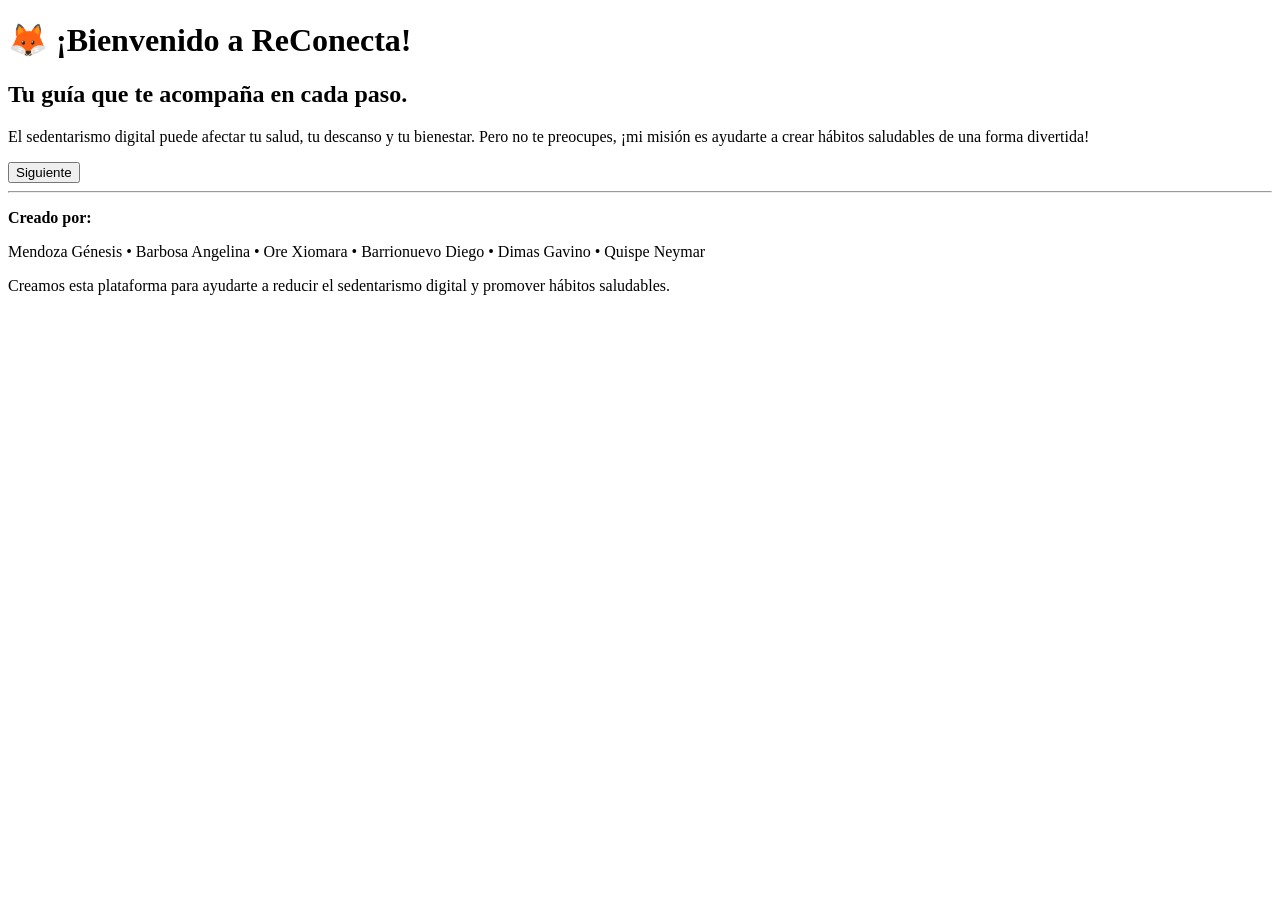
==== index.html @ 9295711f "Primera versión de la página de inicio" ====
<!DOCTYPE html>
<html lang="es">
<head>
<meta charset="UTF-8">
<meta name="viewport" content="width=device-width, initial-scale=1.0">
<title>ReConecta</title>
</head>

<body>

<h1>🦊 ¡Bienvenido a ReConecta!</h1>

<h2>Tu guía que te acompaña en cada paso.</h2>

<p>
El sedentarismo digital puede afectar tu salud, tu descanso y tu bienestar.
Pero no te preocupes, ¡mi misión es ayudarte a crear hábitos saludables de una forma divertida!
</p>

<button>Siguiente</button>

<hr>

<p><strong>Creado por:</strong></p>

<p>
Mendoza Génesis • Barbosa Angelina • Ore Xiomara • Barrionuevo Diego • Dimas Gavino • Quispe Neymar
</p>

<p>
Creamos esta plataforma para ayudarte a reducir el sedentarismo digital y promover hábitos saludables.
</p>

</body>
</html>
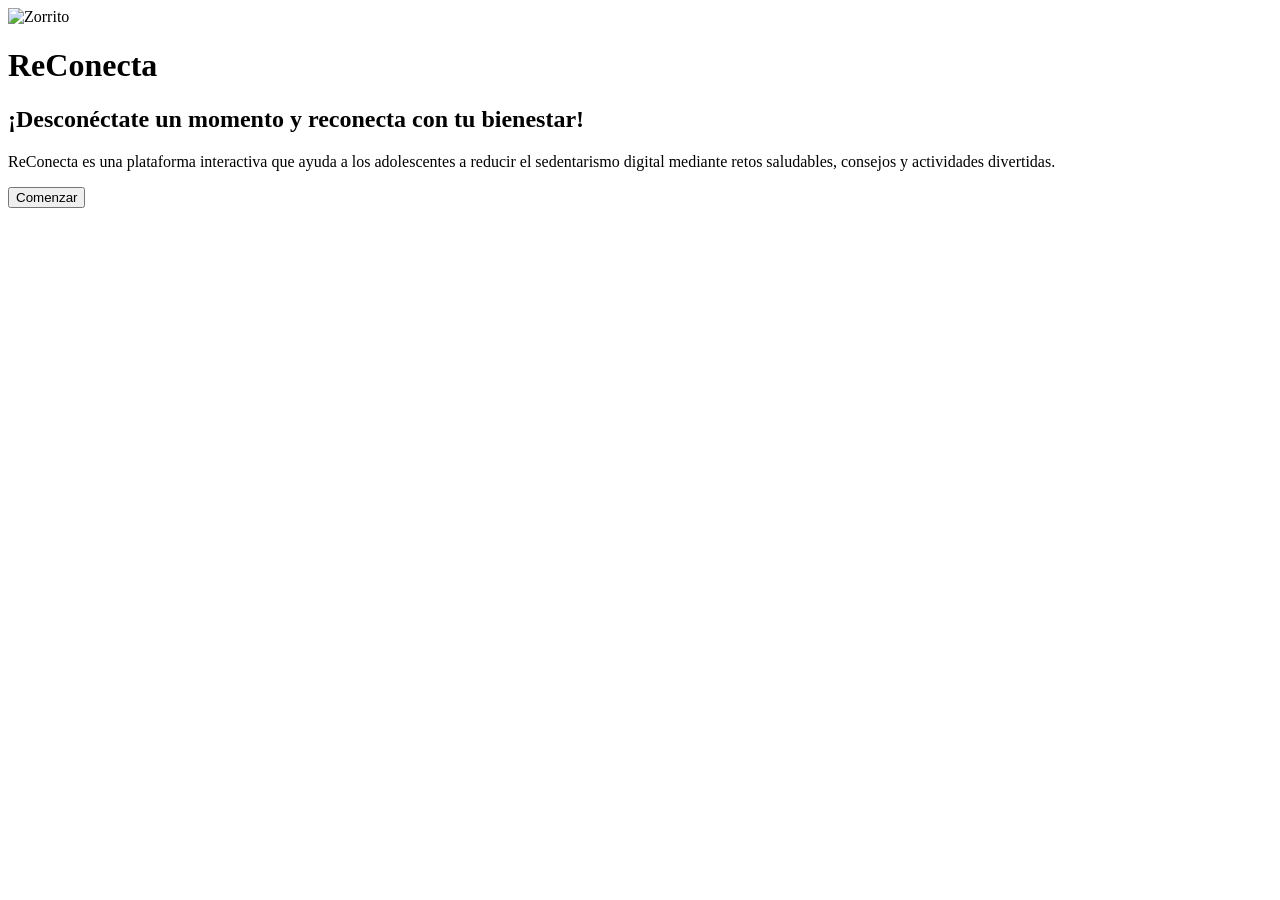
==== commit cb1b8db5: "Rename index . html to index.html" ====
--- a/index.html
+++ b/index.html
@@ -4,32 +4,26 @@
 <meta charset="UTF-8">
 <meta name="viewport" content="width=device-width, initial-scale=1.0">
 <title>ReConecta</title>
+<link rel="stylesheet" href="estilo.css">
 </head>
 
 <body>
 
-<h1>🦊 ¡Bienvenido a ReConecta!</h1>
+<img src="https://cdn-icons-png.flaticon.com/512/616/616554.png" alt="Zorrito" width="120">
 
-<h2>Tu guía que te acompaña en cada paso.</h2>
+<h1>ReConecta</h1>
+
+<h2>¡Desconéctate un momento y reconecta con tu bienestar!</h2>
 
 <p>
-El sedentarismo digital puede afectar tu salud, tu descanso y tu bienestar.
-Pero no te preocupes, ¡mi misión es ayudarte a crear hábitos saludables de una forma divertida!
+ReConecta es una plataforma interactiva que ayuda a los adolescentes a reducir el sedentarismo digital mediante retos saludables, consejos y actividades divertidas.
 </p>
 
-<button>Siguiente</button>
+<button onclick="location.href='perfil.html'">
+Comenzar
+</button>
 
-<hr>
-
-<p><strong>Creado por:</strong></p>
-
-<p>
-Mendoza Génesis • Barbosa Angelina • Ore Xiomara • Barrionuevo Diego • Dimas Gavino • Quispe Neymar
-</p>
-
-<p>
-Creamos esta plataforma para ayudarte a reducir el sedentarismo digital y promover hábitos saludables.
-</p>
+</header>
 
 </body>
 </html>
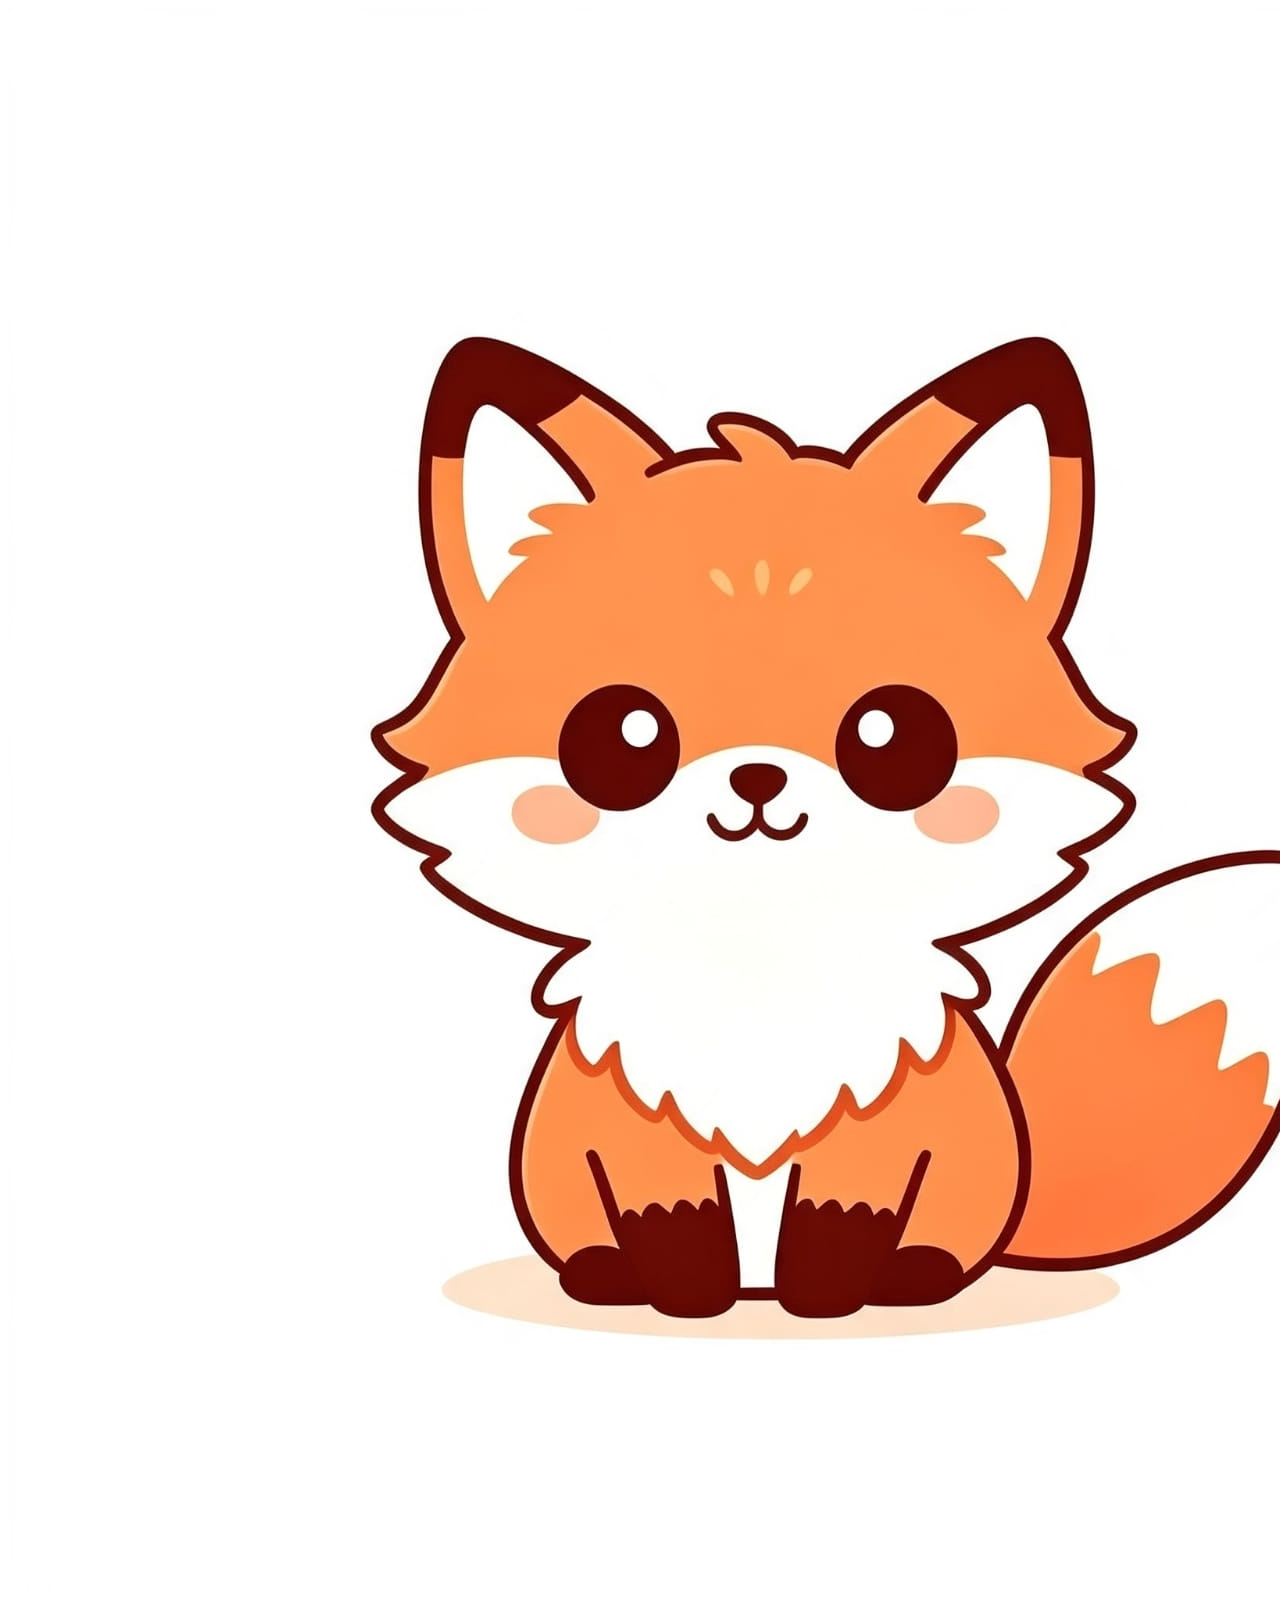
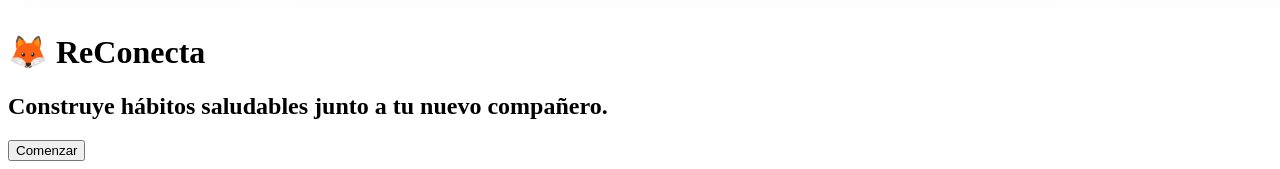
==== commit ba681171: "Refactor index.html header and image elements Updated header structure and modified image source." ====
--- a/index.html
+++ b/index.html
@@ -1,27 +1,28 @@
 <!DOCTYPE html>
 <html lang="es">
 <head>
-<meta charset="UTF-8">
-<meta name="viewport" content="width=device-width, initial-scale=1.0">
-<title>ReConecta</title>
-<link rel="stylesheet" href="estilo.css">
+    <meta charset="UTF-8">
+    <meta name="viewport" content="width=device-width, initial-scale=1.0">
+    <title>ReConecta</title>
+
+    <link rel="stylesheet" href="estilo.css">
 </head>
-
 <body>
 
-<img src="https://cdn-icons-png.flaticon.com/512/616/616554.png" alt="Zorrito" width="120">
+<header>
 
-<h1>ReConecta</h1>
+    <img src="zorrito.png" alt="Zorrito" class="logo">
 
-<h2>¡Desconéctate un momento y reconecta con tu bienestar!</h2>
+    <h1>🦊 ReConecta</h1>
 
-<p>
-ReConecta es una plataforma interactiva que ayuda a los adolescentes a reducir el sedentarismo digital mediante retos saludables, consejos y actividades divertidas.
-</p>
+    <h2>
+        Construye hábitos saludables junto a tu
+        nuevo compañero.
+    </h2>
 
-<button onclick="location.href='perfil.html'">
-Comenzar
-</button>
+    <a href="perfil.html">
+        <button>Comenzar</button>
+    </a>
 
 </header>
 
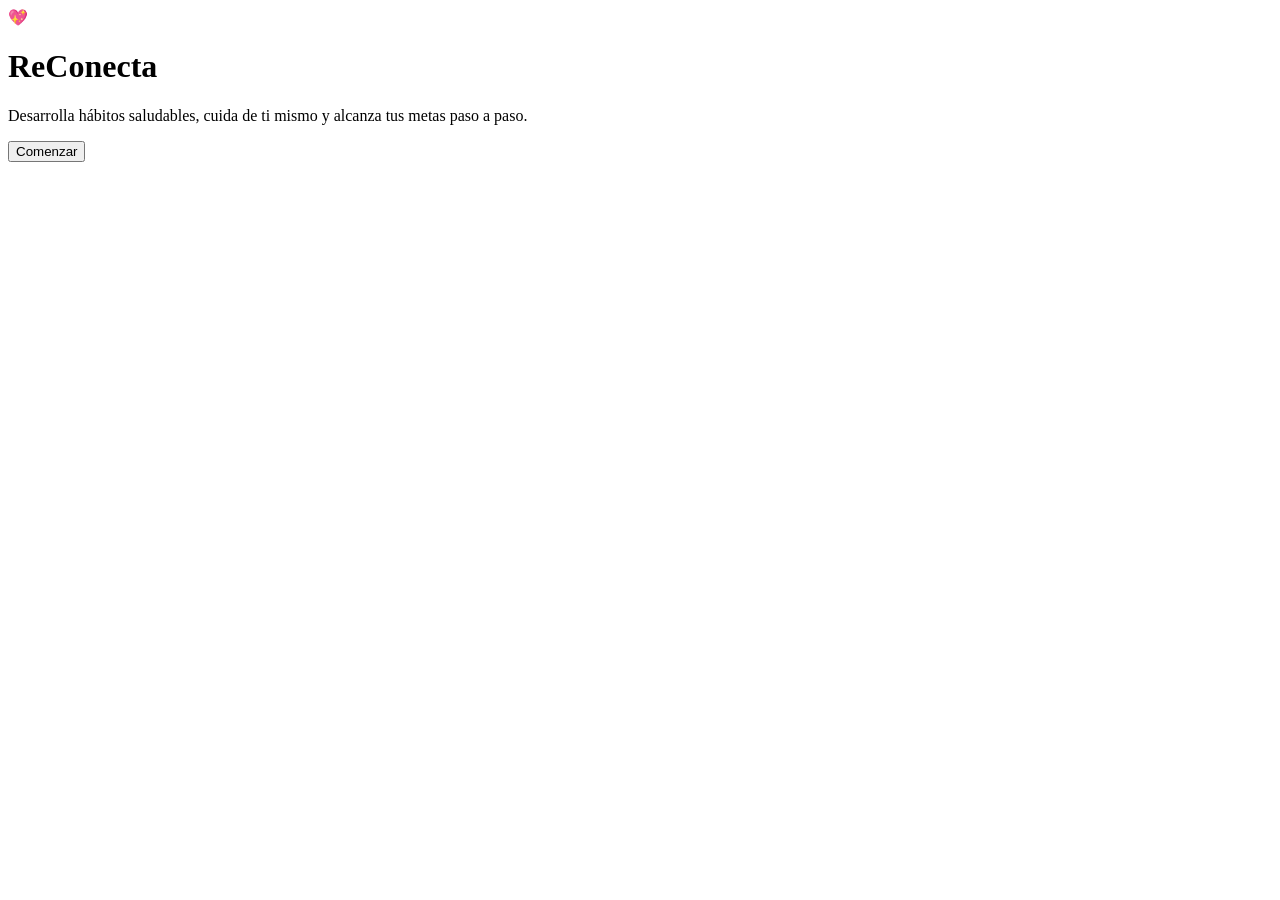
==== commit 490f9dd5: "Update header structure and content in index.html" ====
--- a/index.html
+++ b/index.html
@@ -4,27 +4,27 @@
     <meta charset="UTF-8">
     <meta name="viewport" content="width=device-width, initial-scale=1.0">
     <title>ReConecta</title>
-
     <link rel="stylesheet" href="estilo.css">
 </head>
+
 <body>
 
-<header>
+<div class="inicio">
 
-    <img src="zorrito.png" alt="Zorrito" class="logo">
+    <div class="logo">💖</div>
 
-    <h1>🦊 ReConecta</h1>
+    <h1>ReConecta</h1>
 
-    <h2>
-        Construye hábitos saludables junto a tu
-        nuevo compañero.
-    </h2>
+    <p>
+        Desarrolla hábitos saludables, cuida de ti mismo y
+        alcanza tus metas paso a paso.
+    </p>
 
     <a href="perfil.html">
         <button>Comenzar</button>
     </a>
 
-</header>
+</div>
 
 </body>
 </html>
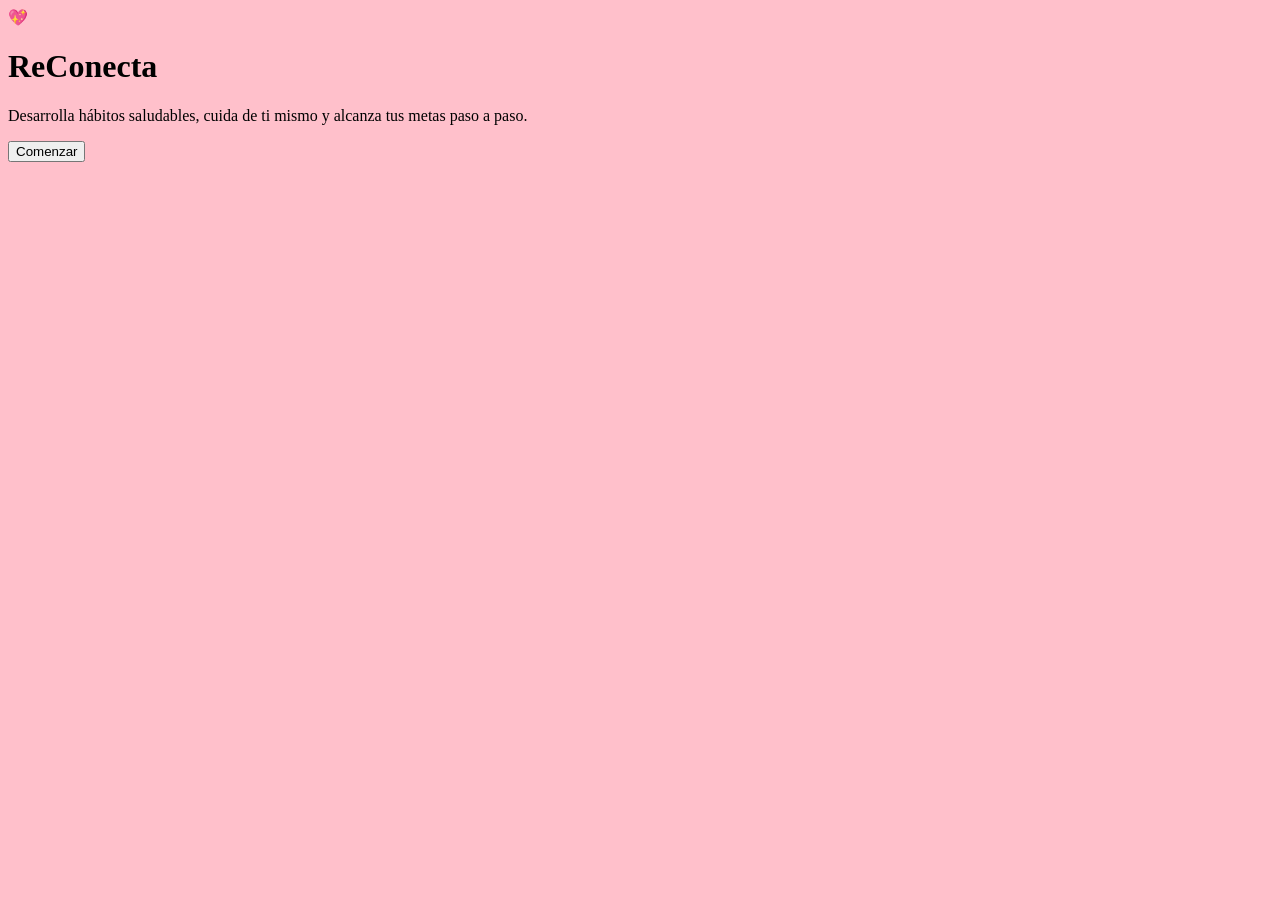
==== commit f2405273: "Rename stylesheet link from estilo.css to style.css" ====
--- a/index.html
+++ b/index.html
@@ -4,7 +4,7 @@
     <meta charset="UTF-8">
     <meta name="viewport" content="width=device-width, initial-scale=1.0">
     <title>ReConecta</title>
-    <link rel="stylesheet" href="estilo.css">
+    <link rel="stylesheet" href="style.css">
 </head>
 
 <body>
--- a/style.css
+++ b/style.css
@@ -0,0 +1,3 @@
+body {
+    background: pink;
+}
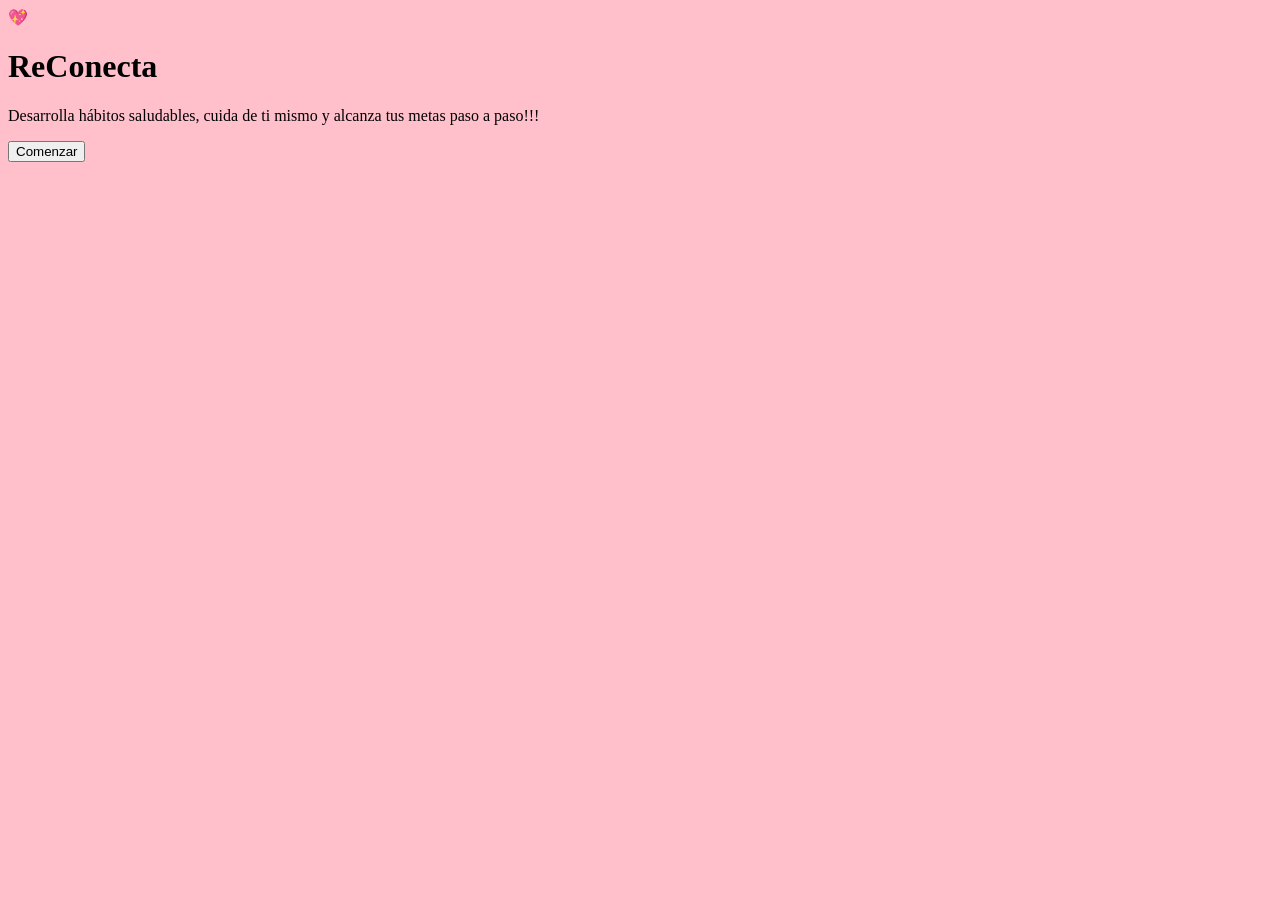
==== commit e1d4f6bf: "Remove viewport meta tag and update paragraph text Updated the viewport meta tag and modified a para" ====
--- a/index.html
+++ b/index.html
@@ -2,7 +2,6 @@
 <html lang="es">
 <head>
     <meta charset="UTF-8">
-    <meta name="viewport" content="width=device-width, initial-scale=1.0">
     <title>ReConecta</title>
     <link rel="stylesheet" href="style.css">
 </head>
@@ -17,7 +16,7 @@
 
     <p>
         Desarrolla hábitos saludables, cuida de ti mismo y
-        alcanza tus metas paso a paso.
+        alcanza tus metas paso a paso!!!
     </p>
 
     <a href="perfil.html">
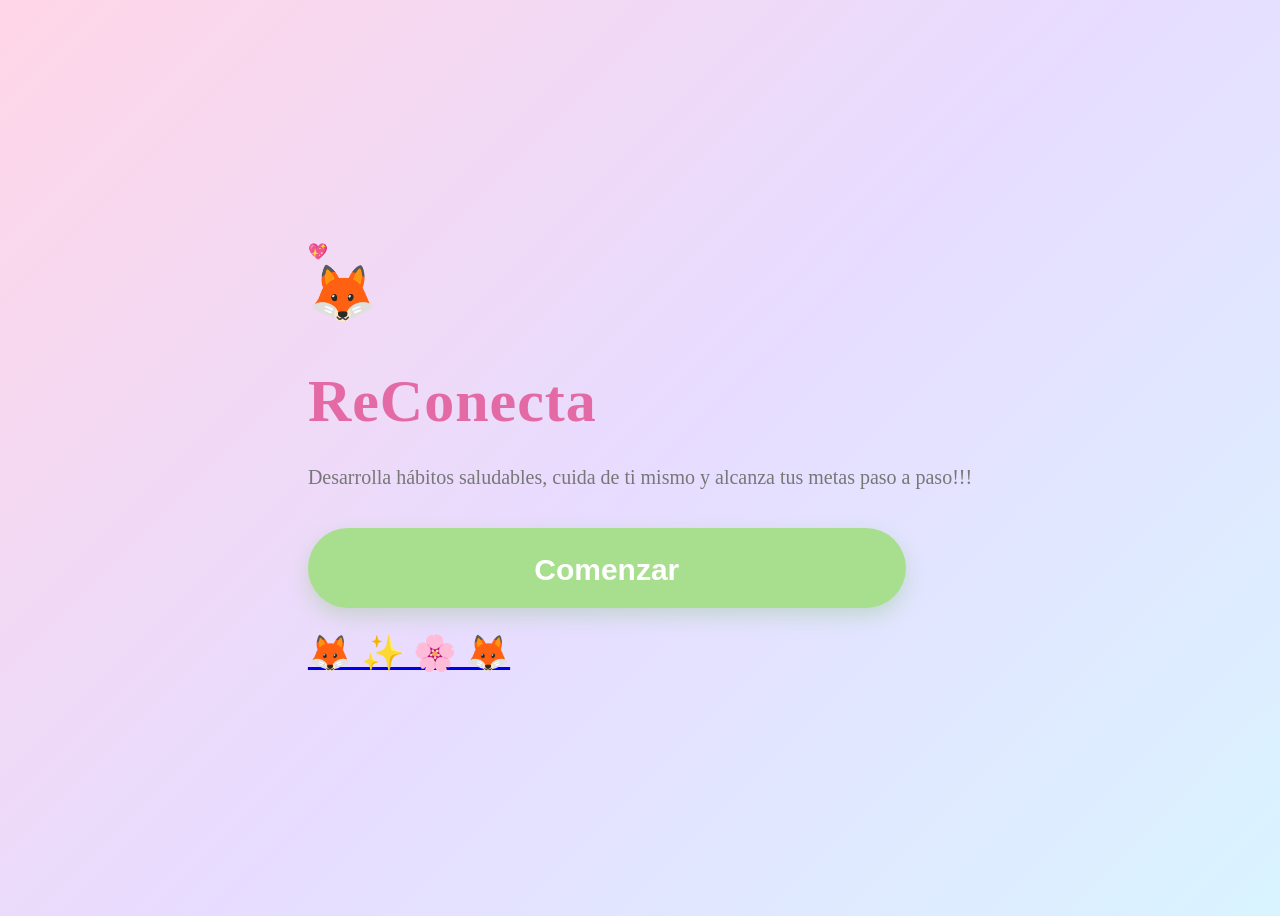
==== commit aa3cb3ce: "Add decorative elements to index.html" ====
--- a/index.html
+++ b/index.html
@@ -11,6 +11,8 @@
 <div class="inicio">
 
     <div class="logo">💖</div>
+   
+    <div class="zorrito">🦊</div>
 
     <h1>ReConecta</h1>
 
@@ -21,6 +23,7 @@
 
     <a href="perfil.html">
         <button>Comenzar</button>
+        <div class="decoracion">🦊 ✨ 🌸 🦊</div>
     </a>
 
 </div>
--- a/style.css
+++ b/style.css
@@ -1,3 +1,114 @@
 body {
-    background: pink;
+    min-height: 100vh;
+    display: flex;
+    justify-content: center;
+    align-items: center;
+    background: linear-gradient(135deg, #ffd6e7, #e8dcff, #d9f4ff);
 }
+
+.container {
+    width: 90%;
+    max-width: 400px;
+    background: white;
+    padding: 45px 30px;
+    border-radius: 35px;
+    text-align: center;
+    box-shadow: 0 10px 30px rgba(255, 150, 190, 0.25);
+}
+
+h1 {
+    color: #e46aa5;
+    font-size: 60px;
+    margin-bottom: 25px;
+    font-weight: 800;
+    letter-spacing: 1px;
+}
+p {
+    color: #777;
+    font-size: 17px;
+    line-height: 1.6;
+    margin-bottom: 35px;
+}
+
+button {
+    background: #a8df8e;
+    color: white;
+    border: none;
+    padding: 15px 55px;
+    border-radius: 30px;
+    font-size: 20px;
+    font-weight: bold;
+    cursor: pointer;
+}
+
+.corazon {
+    color: #ff8fc7;
+    font-size: 38px;
+    margin-top: 25px;
+}
+@media (max-width: 600px) {
+    button {
+        font-size: 30px;
+        padding: 28px 110px;
+        border-radius: 50px;
+    }
+}
+    }
+
+    h1 {
+        font-size: 50px;
+    }
+
+    p {
+        font-size: 20px;
+        line-height: 1.6;
+    }
+button {
+    background: #a8df8e;
+    color: white;
+    border: none;
+    padding: 25px 100px;
+    border-radius: 45px;
+    font-size: 28px;
+    font-weight: bold;
+    cursor: pointer;
+    box-shadow: 0 8px 20px rgba(120, 190, 100, 0.3);
+}
+button {
+    width: 90%;
+    height: 80px;
+    font-size: 30px !important;
+    background: #a8df8e !important;
+    border-radius: 50px;
+}
+
+.container {
+    padding-top: 60px;
+    padding-bottom: 60px;
+}
+
+.zorrito {
+    font-size: 55px;
+    margin-bottom: 20px;
+}
+
+.decoracion {
+    font-size: 35px;
+    margin-top: 25px;
+}
+
+@media (max-width: 600px) {
+
+    h1 {
+        font-size: 55px;
+    }
+
+    .zorrito {
+        font-size: 65px;
+    }
+
+    .decoracion {
+        font-size: 40px;
+    }
+}
+
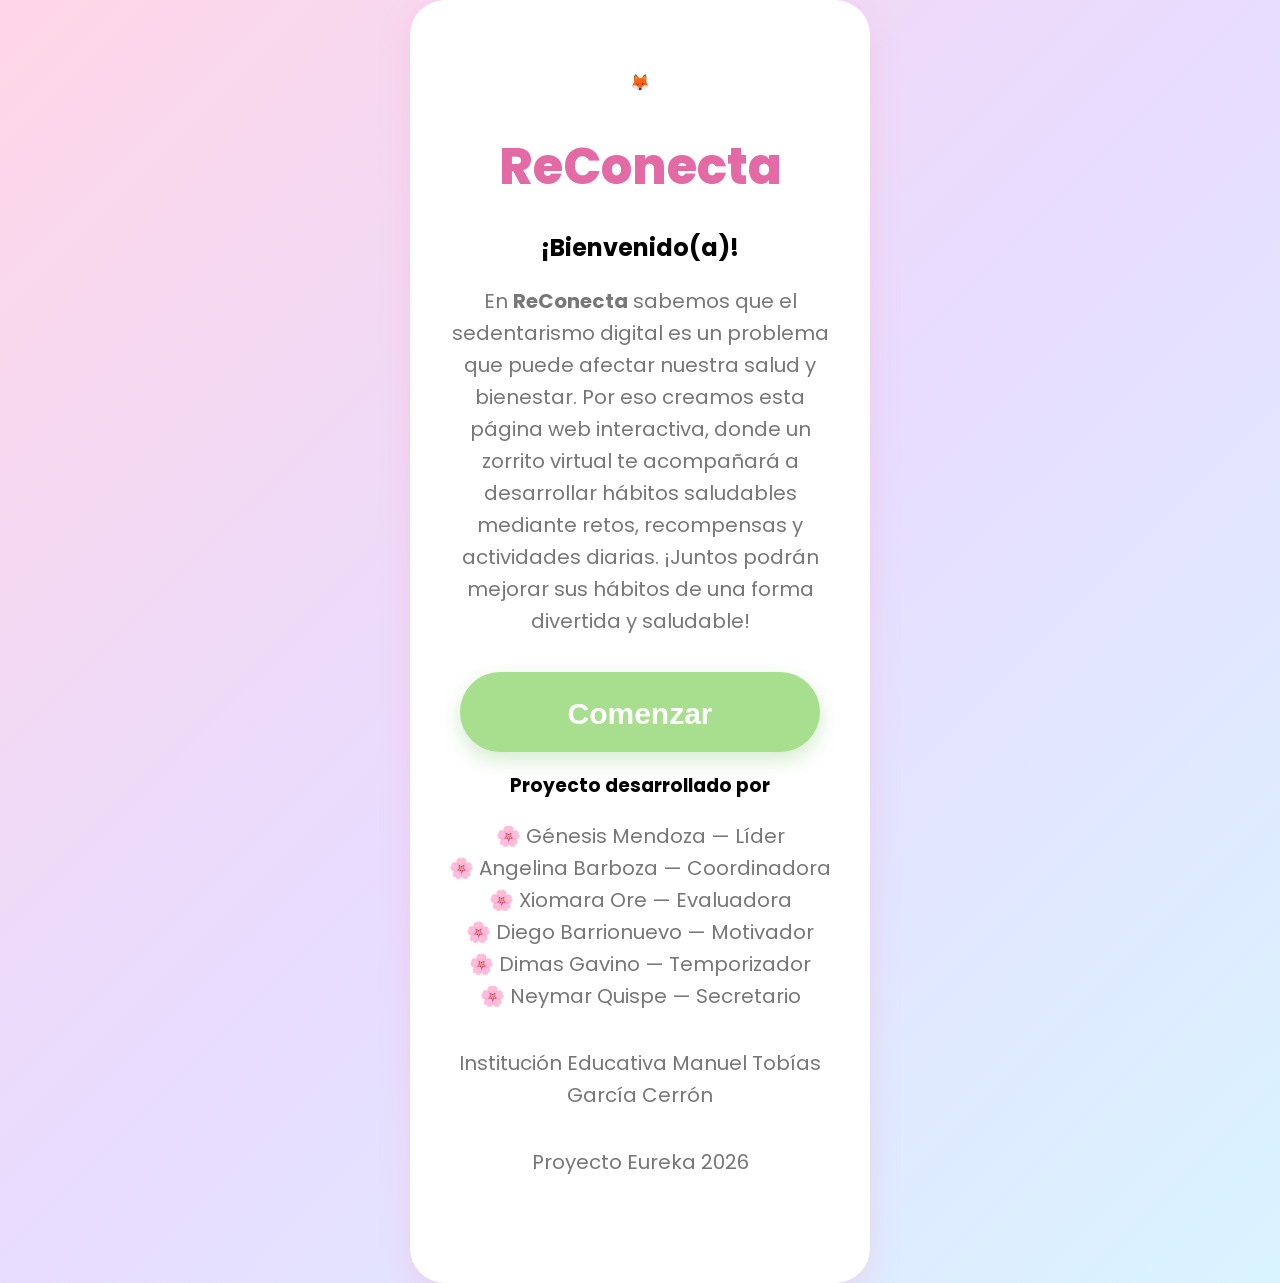
==== commit 04143f64: "Enhance index.html with responsive design and content Added viewport meta tag, updated content, and " ====
--- a/index.html
+++ b/index.html
@@ -1,32 +1,61 @@
 <!DOCTYPE html>
 <html lang="es">
 <head>
-    <meta charset="UTF-8">
-    <title>ReConecta</title>
-    <link rel="stylesheet" href="style.css">
+<meta charset="UTF-8">
+<meta name="viewport" content="width=device-width, initial-scale=1.0">
+<title>ReConecta</title>
+
+<link rel="stylesheet" href="style.css">
+
+<link href="https://fonts.googleapis.com/css2?family=Poppins:wght@300;400;600;700;800&display=swap" rel="stylesheet">
+
 </head>
-
 <body>
 
-<div class="inicio">
+<div class="container">
 
-    <div class="logo">💖</div>
-   
-    <div class="zorrito">🦊</div>
+<div class="logo">
+🦊
+</div>
 
-    <h1>ReConecta</h1>
+<h1>ReConecta</h1>
 
-    <p>
-        Desarrolla hábitos saludables, cuida de ti mismo y
-        alcanza tus metas paso a paso!!!
-    </p>
+<h2>¡Bienvenido(a)!</h2>
 
-    <a href="perfil.html">
-        <button>Comenzar</button>
-        <div class="decoracion">🦊 ✨ 🌸 🦊</div>
-    </a>
+<p class="descripcion">
+En <strong>ReConecta</strong> sabemos que el sedentarismo digital es un problema que puede afectar nuestra salud y bienestar. Por eso creamos esta página web interactiva, donde un zorrito virtual te acompañará a desarrollar hábitos saludables mediante retos, recompensas y actividades diarias. ¡Juntos podrán mejorar sus hábitos de una forma divertida y saludable!
+</p>
+
+<button onclick="location.href='perfil.html'">
+Comenzar
+</button>
+
+<div class="creditos">
+
+<h3>Proyecto desarrollado por</h3>
+
+<p>
+🌸 Génesis Mendoza — Líder<br>
+🌸 Angelina Barboza — Coordinadora<br>
+🌸 Xiomara Ore — Evaluadora<br>
+🌸 Diego Barrionuevo — Motivador<br>
+🌸 Dimas Gavino — Temporizador<br>
+🌸 Neymar Quispe — Secretario
+</p>
+
+<p class="colegio">
+Institución Educativa Manuel Tobías García Cerrón    
+</p>
+
+<p class="eureka">
+Proyecto Eureka 2026
+</p>
 
 </div>
 
+</div>
+
+<script src="script.js"></script>
+
 </body>
 </html>
--- a/style.css
+++ b/style.css
@@ -1,11 +1,12 @@
 body {
+    margin: 0;
     min-height: 100vh;
     display: flex;
     justify-content: center;
     align-items: center;
     background: linear-gradient(135deg, #ffd6e7, #e8dcff, #d9f4ff);
+    font-family: "Poppins", sans-serif;
 }
-
 .container {
     width: 90%;
     max-width: 400px;
@@ -18,10 +19,11 @@
 
 h1 {
     color: #e46aa5;
-    font-size: 60px;
-    margin-bottom: 25px;
+    font-size: 65px;
+    margin: 35px 0 25px 0;
     font-weight: 800;
-    letter-spacing: 1px;
+    text-align: center;
+    width: 100%;
 }
 p {
     color: #777;
@@ -53,7 +55,6 @@
         border-radius: 50px;
     }
 }
-    }
 
     h1 {
         font-size: 50px;
@@ -83,32 +84,46 @@
 }
 
 .container {
-    padding-top: 60px;
-    padding-bottom: 60px;
+    width: 90%;
+    max-width: 400px;
+    background: white;
+    padding: 70px 30px;
+    border-radius: 35px;
+    text-align: center;
+    box-shadow: 0 10px 30px rgba(255, 150, 190, 0.25);
 }
-
-.zorrito {
-    font-size: 55px;
-    margin-bottom: 20px;
-}
-
-.decoracion {
-    font-size: 35px;
-    margin-top: 25px;
-}
-
 @media (max-width: 600px) {
 
-    h1 {
+    .perfil {
+        width: 95%;
+        padding: 60px 30px;
+        border-radius: 40px;
+    }
+
+    .zorrito-perfil {
+        font-size: 120px;
+    }
+
+    .perfil h1 {
         font-size: 55px;
     }
 
-    .zorrito {
-        font-size: 65px;
+    .bienvenida {
+        font-size: 22px;
     }
 
-    .decoracion {
-        font-size: 40px;
+    .datos p {
+        font-size: 20px;
+    }
+
+    .habitos div {
+        font-size: 20px;
+        padding: 20px;
+    }
+
+    .boton-perfil {
+        width: 90%;
+        padding: 25px;
+        font-size: 28px;
     }
 }
-
